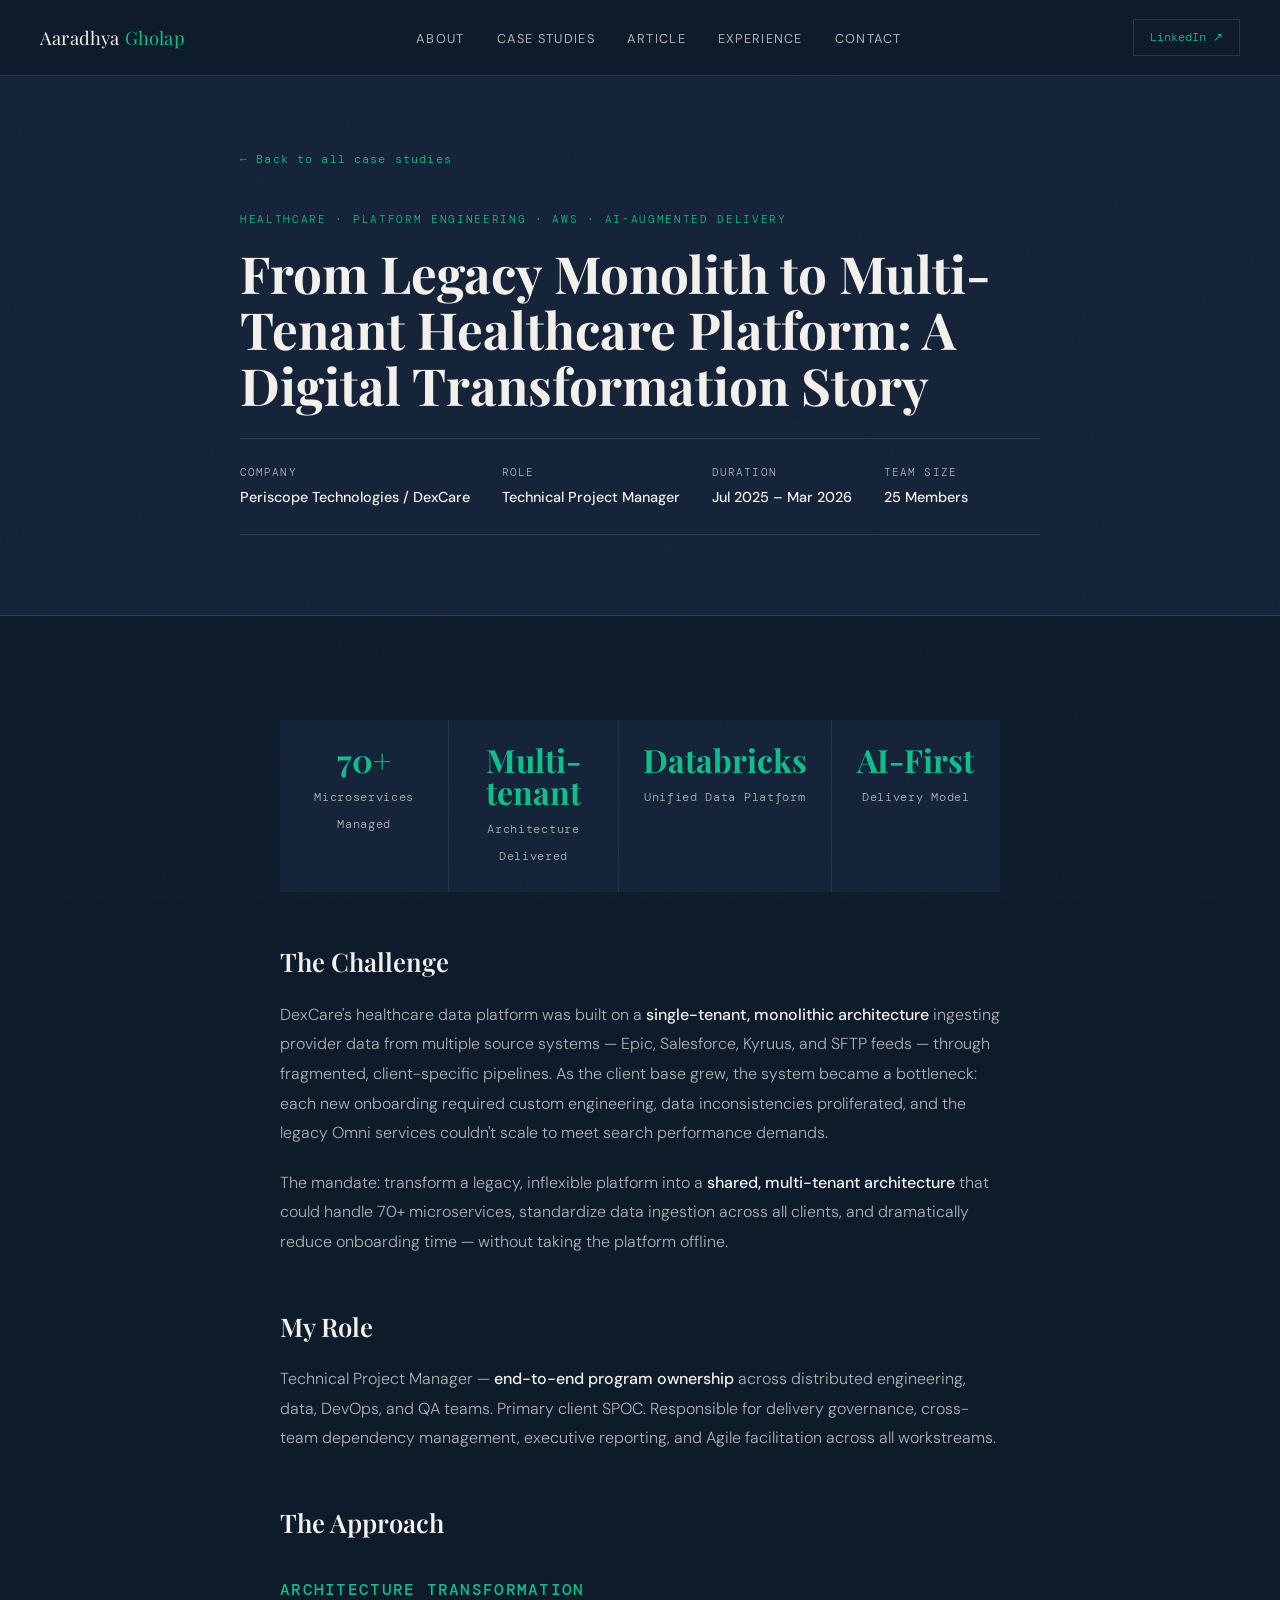
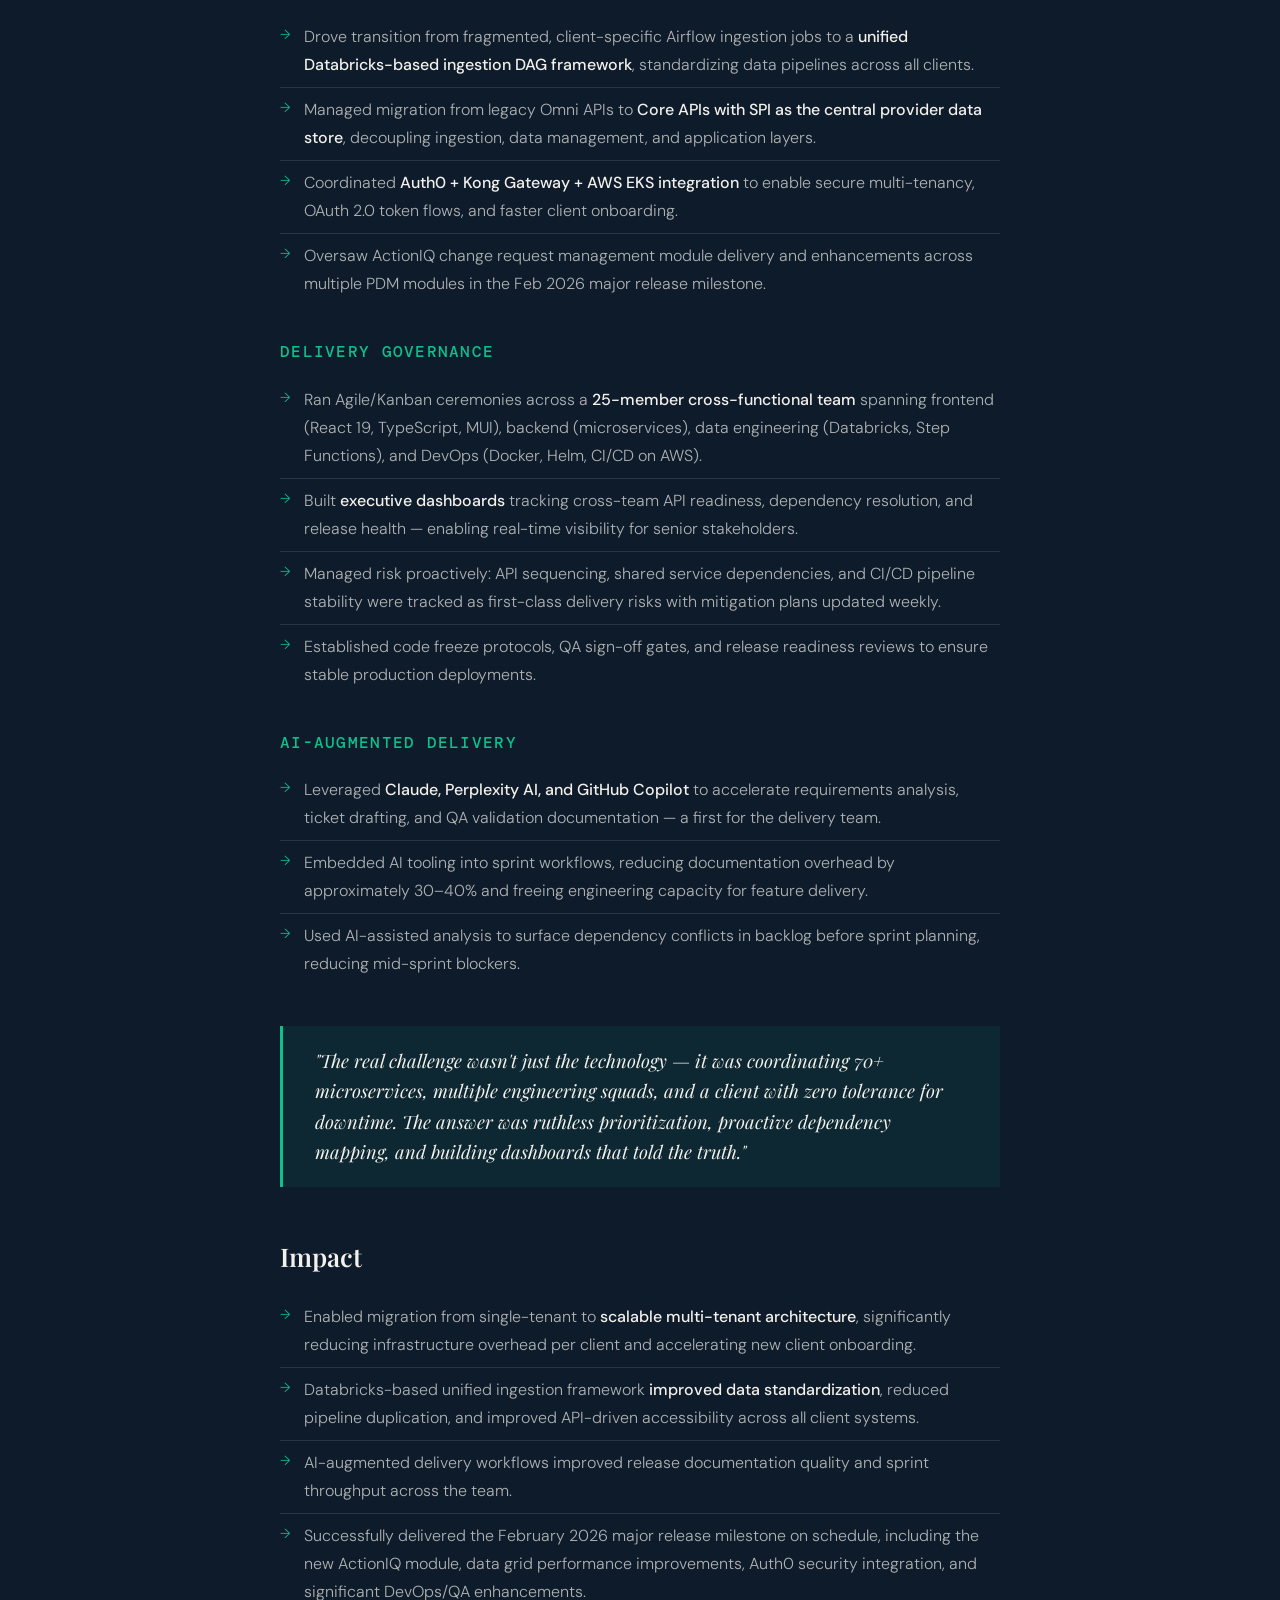
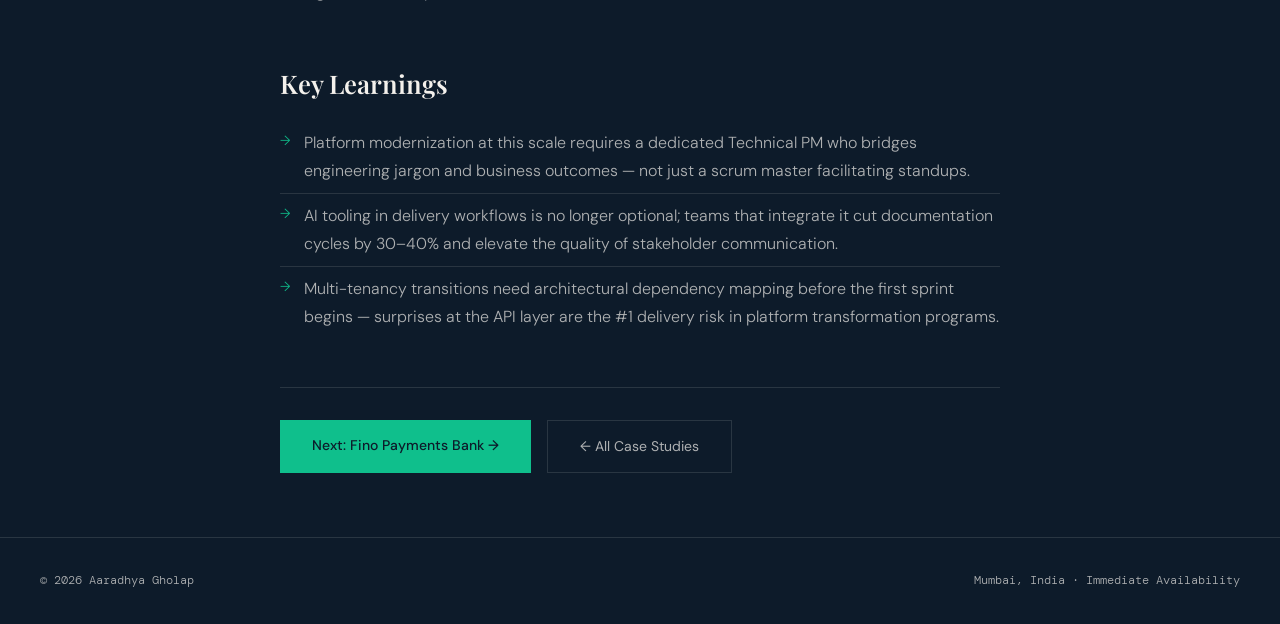
==== case-study-1.html @ 45ca6bbc "Add files via upload" ====
<!DOCTYPE html>
<html lang="en">
<head>
<meta charset="UTF-8">
<meta name="viewport" content="width=device-width, initial-scale=1.0">
<title>Case Study: Healthcare Platform Modernization — Aaradhya Gholap</title>
<link rel="stylesheet" href="style.css">
</head>
<body>

<nav>
  <a href="index.html" class="nav-logo">Aaradhya <span>Gholap</span></a>
  <button class="hamburger" aria-label="Menu"><span></span><span></span><span></span></button>
  <ul class="nav-links">
    <li><a href="index.html#about">About</a></li>
    <li><a href="index.html#work" class="active">Case Studies</a></li>
    <li><a href="index.html#article">Article</a></li>
    <li><a href="index.html#experience">Experience</a></li>
    <li><a href="index.html#contact">Contact</a></li>
  </ul>
  <a href="https://linkedin.com/in/aaradhyagholap" target="_blank" class="nav-cta">LinkedIn ↗</a>
</nav>

<div class="detail-hero">
  <div class="detail-hero-inner">
    <a href="index.html#work" class="detail-back">← Back to all case studies</a>
    <div class="detail-domain">Healthcare · Platform Engineering · AWS · AI-Augmented Delivery</div>
    <h1 class="detail-title">From Legacy Monolith to Multi-Tenant Healthcare Platform: A Digital Transformation Story</h1>
    <div class="detail-meta">
      <div class="detail-meta-item">
        <span class="detail-meta-label">Company</span>
        <span class="detail-meta-value">Periscope Technologies / DexCare</span>
      </div>
      <div class="detail-meta-item">
        <span class="detail-meta-label">Role</span>
        <span class="detail-meta-value">Technical Project Manager</span>
      </div>
      <div class="detail-meta-item">
        <span class="detail-meta-label">Duration</span>
        <span class="detail-meta-value">Jul 2025 – Mar 2026</span>
      </div>
      <div class="detail-meta-item">
        <span class="detail-meta-label">Team Size</span>
        <span class="detail-meta-value">25 Members</span>
      </div>
    </div>
  </div>
</div>

<div class="detail-body">
  <div class="metrics-row">
    <div class="metric-box"><span class="val">70+</span><span class="lbl">Microservices Managed</span></div>
    <div class="metric-box"><span class="val">Multi-tenant</span><span class="lbl">Architecture Delivered</span></div>
    <div class="metric-box"><span class="val">Databricks</span><span class="lbl">Unified Data Platform</span></div>
    <div class="metric-box"><span class="val">AI-First</span><span class="lbl">Delivery Model</span></div>
  </div>

  <h2>The Challenge</h2>
  <p>DexCare's healthcare data platform was built on a <strong>single-tenant, monolithic architecture</strong> ingesting provider data from multiple source systems — Epic, Salesforce, Kyruus, and SFTP feeds — through fragmented, client-specific pipelines. As the client base grew, the system became a bottleneck: each new onboarding required custom engineering, data inconsistencies proliferated, and the legacy Omni services couldn't scale to meet search performance demands.</p>
  <p>The mandate: transform a legacy, inflexible platform into a <strong>shared, multi-tenant architecture</strong> that could handle 70+ microservices, standardize data ingestion across all clients, and dramatically reduce onboarding time — without taking the platform offline.</p>

  <h2>My Role</h2>
  <p>Technical Project Manager — <strong>end-to-end program ownership</strong> across distributed engineering, data, DevOps, and QA teams. Primary client SPOC. Responsible for delivery governance, cross-team dependency management, executive reporting, and Agile facilitation across all workstreams.</p>

  <h2>The Approach</h2>

  <h3>Architecture Transformation</h3>
  <ul>
    <li>Drove transition from fragmented, client-specific Airflow ingestion jobs to a <strong>unified Databricks-based ingestion DAG framework</strong>, standardizing data pipelines across all clients.</li>
    <li>Managed migration from legacy Omni APIs to <strong>Core APIs with SPI as the central provider data store</strong>, decoupling ingestion, data management, and application layers.</li>
    <li>Coordinated <strong>Auth0 + Kong Gateway + AWS EKS integration</strong> to enable secure multi-tenancy, OAuth 2.0 token flows, and faster client onboarding.</li>
    <li>Oversaw ActionIQ change request management module delivery and enhancements across multiple PDM modules in the Feb 2026 major release milestone.</li>
  </ul>

  <h3>Delivery Governance</h3>
  <ul>
    <li>Ran Agile/Kanban ceremonies across a <strong>25-member cross-functional team</strong> spanning frontend (React 19, TypeScript, MUI), backend (microservices), data engineering (Databricks, Step Functions), and DevOps (Docker, Helm, CI/CD on AWS).</li>
    <li>Built <strong>executive dashboards</strong> tracking cross-team API readiness, dependency resolution, and release health — enabling real-time visibility for senior stakeholders.</li>
    <li>Managed risk proactively: API sequencing, shared service dependencies, and CI/CD pipeline stability were tracked as first-class delivery risks with mitigation plans updated weekly.</li>
    <li>Established code freeze protocols, QA sign-off gates, and release readiness reviews to ensure stable production deployments.</li>
  </ul>

  <h3>AI-Augmented Delivery</h3>
  <ul>
    <li>Leveraged <strong>Claude, Perplexity AI, and GitHub Copilot</strong> to accelerate requirements analysis, ticket drafting, and QA validation documentation — a first for the delivery team.</li>
    <li>Embedded AI tooling into sprint workflows, reducing documentation overhead by approximately 30–40% and freeing engineering capacity for feature delivery.</li>
    <li>Used AI-assisted analysis to surface dependency conflicts in backlog before sprint planning, reducing mid-sprint blockers.</li>
  </ul>

  <div class="pullquote">
    <p>"The real challenge wasn't just the technology — it was coordinating 70+ microservices, multiple engineering squads, and a client with zero tolerance for downtime. The answer was ruthless prioritization, proactive dependency mapping, and building dashboards that told the truth."</p>
  </div>

  <h2>Impact</h2>
  <ul>
    <li>Enabled migration from single-tenant to <strong>scalable multi-tenant architecture</strong>, significantly reducing infrastructure overhead per client and accelerating new client onboarding.</li>
    <li>Databricks-based unified ingestion framework <strong>improved data standardization</strong>, reduced pipeline duplication, and improved API-driven accessibility across all client systems.</li>
    <li>AI-augmented delivery workflows improved release documentation quality and sprint throughput across the team.</li>
    <li>Successfully delivered the February 2026 major release milestone on schedule, including the new ActionIQ module, data grid performance improvements, Auth0 security integration, and significant DevOps/QA enhancements.</li>
  </ul>

  <h2>Key Learnings</h2>
  <ul>
    <li>Platform modernization at this scale requires a dedicated Technical PM who bridges engineering jargon and business outcomes — not just a scrum master facilitating standups.</li>
    <li>AI tooling in delivery workflows is no longer optional; teams that integrate it cut documentation cycles by 30–40% and elevate the quality of stakeholder communication.</li>
    <li>Multi-tenancy transitions need architectural dependency mapping before the first sprint begins — surprises at the API layer are the #1 delivery risk in platform transformation programs.</li>
  </ul>

  <div style="margin-top:3rem;padding-top:2rem;border-top:1px solid var(--white-border);display:flex;gap:1rem;flex-wrap:wrap;">
    <a href="case-study-2.html" class="btn-primary">Next: Fino Payments Bank →</a>
    <a href="index.html#work" class="btn-outline">← All Case Studies</a>
  </div>
</div>

<footer>
  <span>© 2026 Aaradhya Gholap</span>
  <span>Mumbai, India · Immediate Availability</span>
</footer>
<script src="main.js"></script>
</body>
</html>
---- style.css ----
@import url('https://fonts.googleapis.com/css2?family=Playfair+Display:ital,wght@0,600;0,700;1,600&family=DM+Sans:ital,opsz,wght@0,9..40,300;0,9..40,400;0,9..40,500;1,9..40,300&family=DM+Mono:wght@400;500&display=swap');

:root {
  --navy: #0d1b2a;
  --navy-mid: #142338;
  --navy-light: #1e3352;
  --teal: #0fbf8c;
  --teal-dim: #0a9870;
  --teal-ghost: rgba(15,191,140,0.08);
  --teal-border: rgba(15,191,140,0.25);
  --gold: #e8a838;
  --white: #f4f1ec;
  --white-dim: rgba(244,241,236,0.7);
  --white-ghost: rgba(244,241,236,0.08);
  --white-border: rgba(244,241,236,0.12);
  --mono: 'DM Mono', monospace;
  --serif: 'Playfair Display', Georgia, serif;
  --sans: 'DM Sans', system-ui, sans-serif;
}

*, *::before, *::after { box-sizing: border-box; margin: 0; padding: 0; }

html { scroll-behavior: smooth; }

body {
  background: var(--navy);
  color: var(--white);
  font-family: var(--sans);
  font-weight: 300;
  line-height: 1.7;
  overflow-x: hidden;
}

/* ── NOISE TEXTURE OVERLAY ── */
body::before {
  content: '';
  position: fixed;
  inset: 0;
  background-image: url("data:image/svg+xml,%3Csvg viewBox='0 0 256 256' xmlns='http://www.w3.org/2000/svg'%3E%3Cfilter id='noise'%3E%3CfeTurbulence type='fractalNoise' baseFrequency='0.9' numOctaves='4' stitchTiles='stitch'/%3E%3C/filter%3E%3Crect width='100%25' height='100%25' filter='url(%23noise)' opacity='0.04'/%3E%3C/svg%3E");
  pointer-events: none;
  z-index: 0;
  opacity: 0.5;
}

/* ── NAV ── */
nav {
  position: fixed;
  top: 0; left: 0; right: 0;
  z-index: 100;
  display: flex;
  align-items: center;
  justify-content: space-between;
  padding: 1.2rem 2.5rem;
  background: rgba(13,27,42,0.85);
  backdrop-filter: blur(12px);
  border-bottom: 1px solid var(--white-border);
}

.nav-logo {
  font-family: var(--serif);
  font-size: 1.15rem;
  color: var(--white);
  text-decoration: none;
  letter-spacing: 0.01em;
}

.nav-logo span { color: var(--teal); }

.nav-links { display: flex; gap: 2rem; list-style: none; }

.nav-links a {
  font-size: 0.8rem;
  font-weight: 400;
  letter-spacing: 0.1em;
  text-transform: uppercase;
  color: var(--white-dim);
  text-decoration: none;
  transition: color 0.2s;
}

.nav-links a:hover, .nav-links a.active { color: var(--teal); }

.nav-cta {
  font-family: var(--mono);
  font-size: 0.75rem;
  color: var(--teal);
  border: 1px solid var(--teal-border);
  padding: 0.45rem 1rem;
  text-decoration: none;
  transition: background 0.2s;
}
.nav-cta:hover { background: var(--teal-ghost); }

/* ── HERO ── */
.hero {
  min-height: 100vh;
  display: flex;
  align-items: center;
  padding: 8rem 2.5rem 5rem;
  position: relative;
  overflow: hidden;
}

.hero-grid-bg {
  position: absolute;
  inset: 0;
  background-image:
    linear-gradient(rgba(15,191,140,0.04) 1px, transparent 1px),
    linear-gradient(90deg, rgba(15,191,140,0.04) 1px, transparent 1px);
  background-size: 60px 60px;
  mask-image: radial-gradient(ellipse 80% 80% at 50% 50%, black 30%, transparent 100%);
}

.hero-glow {
  position: absolute;
  top: -20%;
  right: -10%;
  width: 60vw;
  height: 60vw;
  background: radial-gradient(circle, rgba(15,191,140,0.06) 0%, transparent 60%);
  pointer-events: none;
}

.hero-inner {
  max-width: 1100px;
  margin: 0 auto;
  width: 100%;
  position: relative;
  z-index: 1;
}

.hero-tag {
  font-family: var(--mono);
  font-size: 0.75rem;
  color: var(--teal);
  letter-spacing: 0.15em;
  text-transform: uppercase;
  margin-bottom: 1.5rem;
  display: flex;
  align-items: center;
  gap: 0.75rem;
}
.hero-tag::before {
  content: '';
  display: block;
  width: 40px;
  height: 1px;
  background: var(--teal);
}

.hero h1 {
  font-family: var(--serif);
  font-size: clamp(3rem, 7vw, 5.5rem);
  line-height: 1.05;
  font-weight: 700;
  margin-bottom: 0.3em;
  letter-spacing: -0.02em;
}

.hero h1 em {
  font-style: italic;
  color: var(--teal);
}

.hero-subtitle {
  font-size: 1.1rem;
  color: var(--white-dim);
  max-width: 560px;
  margin: 1.5rem 0 2.5rem;
  line-height: 1.75;
}

.hero-metrics {
  display: flex;
  gap: 2.5rem;
  margin-bottom: 3rem;
  flex-wrap: wrap;
}

.metric {
  display: flex;
  flex-direction: column;
}

.metric-num {
  font-family: var(--serif);
  font-size: 2.2rem;
  font-weight: 700;
  color: var(--teal);
  line-height: 1;
}

.metric-label {
  font-size: 0.75rem;
  color: var(--white-dim);
  letter-spacing: 0.05em;
  margin-top: 0.25rem;
}

.hero-actions { display: flex; gap: 1rem; flex-wrap: wrap; }

.btn-primary {
  font-family: var(--sans);
  font-size: 0.875rem;
  font-weight: 500;
  background: var(--teal);
  color: var(--navy);
  padding: 0.85rem 2rem;
  text-decoration: none;
  transition: background 0.2s, transform 0.15s;
  display: inline-block;
}
.btn-primary:hover { background: #0de0a4; transform: translateY(-1px); }

.btn-outline {
  font-family: var(--sans);
  font-size: 0.875rem;
  font-weight: 400;
  border: 1px solid var(--white-border);
  color: var(--white-dim);
  padding: 0.85rem 2rem;
  text-decoration: none;
  transition: border-color 0.2s, color 0.2s;
  display: inline-block;
}
.btn-outline:hover { border-color: var(--teal-border); color: var(--teal); }

/* ── SECTIONS ── */
section {
  padding: 6rem 2.5rem;
  position: relative;
  z-index: 1;
}

.container { max-width: 1100px; margin: 0 auto; }

.section-label {
  font-family: var(--mono);
  font-size: 0.7rem;
  color: var(--teal);
  letter-spacing: 0.2em;
  text-transform: uppercase;
  margin-bottom: 0.75rem;
}

.section-title {
  font-family: var(--serif);
  font-size: clamp(1.8rem, 4vw, 2.8rem);
  font-weight: 700;
  line-height: 1.15;
  margin-bottom: 1rem;
}

.section-desc {
  color: var(--white-dim);
  font-size: 1rem;
  max-width: 560px;
  line-height: 1.8;
  margin-bottom: 3rem;
}

/* ── ABOUT ── */
#about { background: var(--navy-mid); }

.about-grid {
  display: grid;
  grid-template-columns: 1fr 1fr;
  gap: 5rem;
  align-items: start;
}

.about-text p {
  color: var(--white-dim);
  margin-bottom: 1.25rem;
  line-height: 1.85;
}

.about-text p strong { color: var(--white); font-weight: 500; }

.about-tags { display: flex; flex-wrap: wrap; gap: 0.5rem; margin-top: 2rem; }

.tag {
  font-family: var(--mono);
  font-size: 0.7rem;
  padding: 0.35rem 0.8rem;
  border: 1px solid var(--teal-border);
  color: var(--teal);
  letter-spacing: 0.08em;
}

.about-certs { display: flex; flex-direction: column; gap: 1rem; }

.cert-card {
  background: var(--white-ghost);
  border: 1px solid var(--white-border);
  padding: 1.25rem 1.5rem;
  transition: border-color 0.2s;
}
.cert-card:hover { border-color: var(--teal-border); }

.cert-card .cert-name {
  font-weight: 500;
  font-size: 0.9rem;
  margin-bottom: 0.2rem;
}
.cert-card .cert-org {
  font-size: 0.78rem;
  color: var(--teal);
  font-family: var(--mono);
}

/* ── CASE STUDIES ── */
#work { background: var(--navy); }

.work-grid {
  display: grid;
  grid-template-columns: 1fr 1fr 1fr;
  gap: 1.5px;
  background: var(--white-border);
  margin-bottom: 1.5px;
}

.case-card {
  background: var(--navy);
  padding: 2.5rem;
  transition: background 0.25s;
  cursor: pointer;
  text-decoration: none;
  display: block;
  color: inherit;
  position: relative;
  overflow: hidden;
}

.case-card::before {
  content: '';
  position: absolute;
  top: 0; left: 0;
  width: 3px;
  height: 0;
  background: var(--teal);
  transition: height 0.3s;
}
.case-card:hover::before { height: 100%; }
.case-card:hover { background: var(--navy-light); }

.case-domain {
  font-family: var(--mono);
  font-size: 0.65rem;
  color: var(--teal);
  letter-spacing: 0.15em;
  text-transform: uppercase;
  margin-bottom: 1.25rem;
}

.case-title {
  font-family: var(--serif);
  font-size: 1.3rem;
  font-weight: 600;
  line-height: 1.3;
  margin-bottom: 1rem;
}

.case-desc {
  font-size: 0.85rem;
  color: var(--white-dim);
  line-height: 1.75;
  margin-bottom: 1.75rem;
}

.case-metrics {
  display: flex;
  gap: 1.5rem;
  margin-bottom: 1.75rem;
  flex-wrap: wrap;
}

.case-metric-val {
  font-family: var(--serif);
  font-size: 1.5rem;
  color: var(--teal);
  font-weight: 700;
  line-height: 1;
}
.case-metric-lbl {
  font-size: 0.68rem;
  color: var(--white-dim);
  letter-spacing: 0.05em;
  margin-top: 0.2rem;
}

.case-link {
  font-family: var(--mono);
  font-size: 0.72rem;
  color: var(--teal);
  display: flex;
  align-items: center;
  gap: 0.5rem;
  letter-spacing: 0.08em;
}
.case-link::after { content: '→'; transition: transform 0.2s; }
.case-card:hover .case-link::after { transform: translateX(4px); }

/* ── CASE STUDY DETAIL PAGE ── */
.detail-hero {
  padding: 9rem 2.5rem 5rem;
  background: var(--navy-mid);
  border-bottom: 1px solid var(--white-border);
}

.detail-hero-inner { max-width: 800px; margin: 0 auto; }

.detail-back {
  font-family: var(--mono);
  font-size: 0.72rem;
  color: var(--teal);
  text-decoration: none;
  display: inline-flex;
  align-items: center;
  gap: 0.5rem;
  letter-spacing: 0.1em;
  margin-bottom: 2.5rem;
  transition: gap 0.2s;
}
.detail-back:hover { gap: 0.75rem; }

.detail-domain {
  font-family: var(--mono);
  font-size: 0.7rem;
  color: var(--teal);
  letter-spacing: 0.15em;
  text-transform: uppercase;
  margin-bottom: 1rem;
}

.detail-title {
  font-family: var(--serif);
  font-size: clamp(2rem, 5vw, 3.2rem);
  font-weight: 700;
  line-height: 1.1;
  margin-bottom: 1.5rem;
}

.detail-meta {
  display: flex;
  gap: 2rem;
  flex-wrap: wrap;
  padding: 1.5rem 0;
  border-top: 1px solid var(--white-border);
  border-bottom: 1px solid var(--white-border);
  margin-top: 1.5rem;
}

.detail-meta-item { display: flex; flex-direction: column; }
.detail-meta-label { font-size: 0.68rem; color: var(--white-dim); text-transform: uppercase; letter-spacing: 0.1em; margin-bottom: 0.25rem; font-family: var(--mono); }
.detail-meta-value { font-size: 0.9rem; font-weight: 500; }

.detail-body {
  max-width: 800px;
  margin: 0 auto;
  padding: 4rem 2.5rem;
}

.detail-body h2 {
  font-family: var(--serif);
  font-size: 1.6rem;
  font-weight: 600;
  margin: 3rem 0 1rem;
  color: var(--white);
}

.detail-body h3 {
  font-size: 1rem;
  font-weight: 500;
  color: var(--teal);
  text-transform: uppercase;
  letter-spacing: 0.08em;
  font-family: var(--mono);
  margin: 2rem 0 0.75rem;
}

.detail-body p {
  color: var(--white-dim);
  margin-bottom: 1.25rem;
  line-height: 1.85;
}

.detail-body strong { color: var(--white); font-weight: 500; }

.detail-body ul { list-style: none; margin-bottom: 1.5rem; }

.detail-body ul li {
  color: var(--white-dim);
  padding: 0.5rem 0 0.5rem 1.5rem;
  position: relative;
  line-height: 1.75;
  border-bottom: 1px solid var(--white-border);
}
.detail-body ul li:last-child { border-bottom: none; }
.detail-body ul li::before {
  content: '→';
  position: absolute;
  left: 0;
  color: var(--teal);
  font-size: 0.85rem;
}

.metrics-row {
  display: grid;
  grid-template-columns: repeat(4, 1fr);
  gap: 1px;
  background: var(--white-border);
  margin: 2.5rem 0;
}

.metric-box {
  background: var(--navy-mid);
  padding: 1.5rem;
  text-align: center;
}

.metric-box .val {
  font-family: var(--serif);
  font-size: 2rem;
  font-weight: 700;
  color: var(--teal);
  display: block;
  line-height: 1;
  margin-bottom: 0.4rem;
}

.metric-box .lbl {
  font-size: 0.72rem;
  color: var(--white-dim);
  font-family: var(--mono);
  letter-spacing: 0.06em;
}

.pullquote {
  border-left: 3px solid var(--teal);
  padding: 1.25rem 2rem;
  margin: 2.5rem 0;
  background: var(--teal-ghost);
}

.pullquote p {
  font-family: var(--serif);
  font-size: 1.15rem;
  font-style: italic;
  color: var(--white) !important;
  margin: 0 !important;
  line-height: 1.65;
}

/* ── ARTICLE ── */
#article { background: var(--navy-mid); }

.article-card {
  background: var(--navy);
  border: 1px solid var(--white-border);
  padding: 3rem;
  max-width: 780px;
  transition: border-color 0.2s;
}
.article-card:hover { border-color: var(--teal-border); }

.article-tag {
  font-family: var(--mono);
  font-size: 0.68rem;
  color: var(--teal);
  letter-spacing: 0.12em;
  text-transform: uppercase;
  margin-bottom: 1rem;
}

.article-card h2 {
  font-family: var(--serif);
  font-size: 1.7rem;
  line-height: 1.2;
  margin-bottom: 1rem;
  font-weight: 600;
}

.article-card .excerpt {
  color: var(--white-dim);
  font-size: 0.95rem;
  line-height: 1.8;
  margin-bottom: 1.5rem;
}

.article-full { padding: 4rem 2.5rem; }
.article-full-inner { max-width: 720px; margin: 0 auto; }
.article-full-inner h2 { font-family: var(--serif); font-size: 1.5rem; font-weight: 600; margin: 2.5rem 0 0.75rem; }
.article-full-inner p { color: var(--white-dim); line-height: 1.9; margin-bottom: 1.25rem; }
.article-full-inner strong { color: var(--white); font-weight: 500; }
.article-full-inner ul { list-style: none; margin-bottom: 1.5rem; }
.article-full-inner ul li { color: var(--white-dim); padding: 0.5rem 0 0.5rem 1.5rem; position: relative; line-height: 1.75; border-bottom: 1px solid var(--white-border); }
.article-full-inner ul li:last-child { border-bottom: none; }
.article-full-inner ul li::before { content: '→'; position: absolute; left: 0; color: var(--teal); }

/* ── TIMELINE ── */
#experience { background: var(--navy); }

.timeline { position: relative; padding-left: 2rem; }
.timeline::before {
  content: '';
  position: absolute;
  left: 0; top: 0; bottom: 0;
  width: 1px;
  background: linear-gradient(to bottom, var(--teal), transparent);
}

.timeline-item {
  position: relative;
  padding-bottom: 3rem;
  padding-left: 2rem;
}

.timeline-item::before {
  content: '';
  position: absolute;
  left: -2.4rem;
  top: 0.4rem;
  width: 8px;
  height: 8px;
  background: var(--teal);
  border-radius: 50%;
  box-shadow: 0 0 0 4px rgba(15,191,140,0.15);
}

.timeline-date {
  font-family: var(--mono);
  font-size: 0.68rem;
  color: var(--teal);
  letter-spacing: 0.1em;
  margin-bottom: 0.4rem;
}

.timeline-title {
  font-family: var(--serif);
  font-size: 1.2rem;
  font-weight: 600;
  margin-bottom: 0.2rem;
}

.timeline-company {
  font-size: 0.85rem;
  color: var(--white-dim);
  margin-bottom: 0.75rem;
}

.timeline-desc {
  font-size: 0.88rem;
  color: var(--white-dim);
  line-height: 1.75;
}

/* ── CONTACT ── */
#contact {
  background: var(--navy-mid);
  text-align: center;
  padding: 8rem 2.5rem;
}

#contact .section-title { margin-bottom: 1rem; }

#contact p {
  color: var(--white-dim);
  margin-bottom: 2.5rem;
  font-size: 1rem;
  max-width: 480px;
  margin-left: auto;
  margin-right: auto;
}

.contact-links { display: flex; gap: 1rem; justify-content: center; flex-wrap: wrap; }

/* ── FOOTER ── */
footer {
  background: var(--navy);
  border-top: 1px solid var(--white-border);
  padding: 2rem 2.5rem;
  display: flex;
  justify-content: space-between;
  align-items: center;
  font-size: 0.78rem;
  color: var(--white-dim);
  font-family: var(--mono);
}

/* ── ANIMATIONS ── */
.fade-up {
  opacity: 0;
  transform: translateY(24px);
  transition: opacity 0.65s ease, transform 0.65s ease;
}
.fade-up.visible { opacity: 1; transform: translateY(0); }

.fade-up:nth-child(2) { transition-delay: 0.1s; }
.fade-up:nth-child(3) { transition-delay: 0.2s; }
.fade-up:nth-child(4) { transition-delay: 0.3s; }

/* ── RESPONSIVE ── */
@media (max-width: 900px) {
  .work-grid { grid-template-columns: 1fr; }
  .about-grid { grid-template-columns: 1fr; gap: 3rem; }
  .metrics-row { grid-template-columns: 1fr 1fr; }
  nav { padding: 1rem 1.5rem; }
  .nav-links { display: none; }
}

@media (max-width: 600px) {
  section { padding: 4rem 1.25rem; }
  .hero { padding: 7rem 1.25rem 4rem; }
  .hero-metrics { gap: 1.5rem; }
  .detail-body { padding: 3rem 1.25rem; }
  .metrics-row { grid-template-columns: 1fr 1fr; }
}

/* ── HAMBURGER ── */
.hamburger {
  display: none;
  flex-direction: column;
  gap: 5px;
  background: none;
  border: none;
  cursor: pointer;
  padding: 4px;
}
.hamburger span { display: block; width: 22px; height: 1px; background: var(--white); transition: all 0.2s; }

@media (max-width: 900px) {
  .hamburger { display: flex; }
  .nav-links.open {
    display: flex;
    flex-direction: column;
    position: fixed;
    top: 56px; left: 0; right: 0;
    background: var(--navy-mid);
    padding: 2rem;
    border-bottom: 1px solid var(--white-border);
    gap: 1.5rem;
  }
}
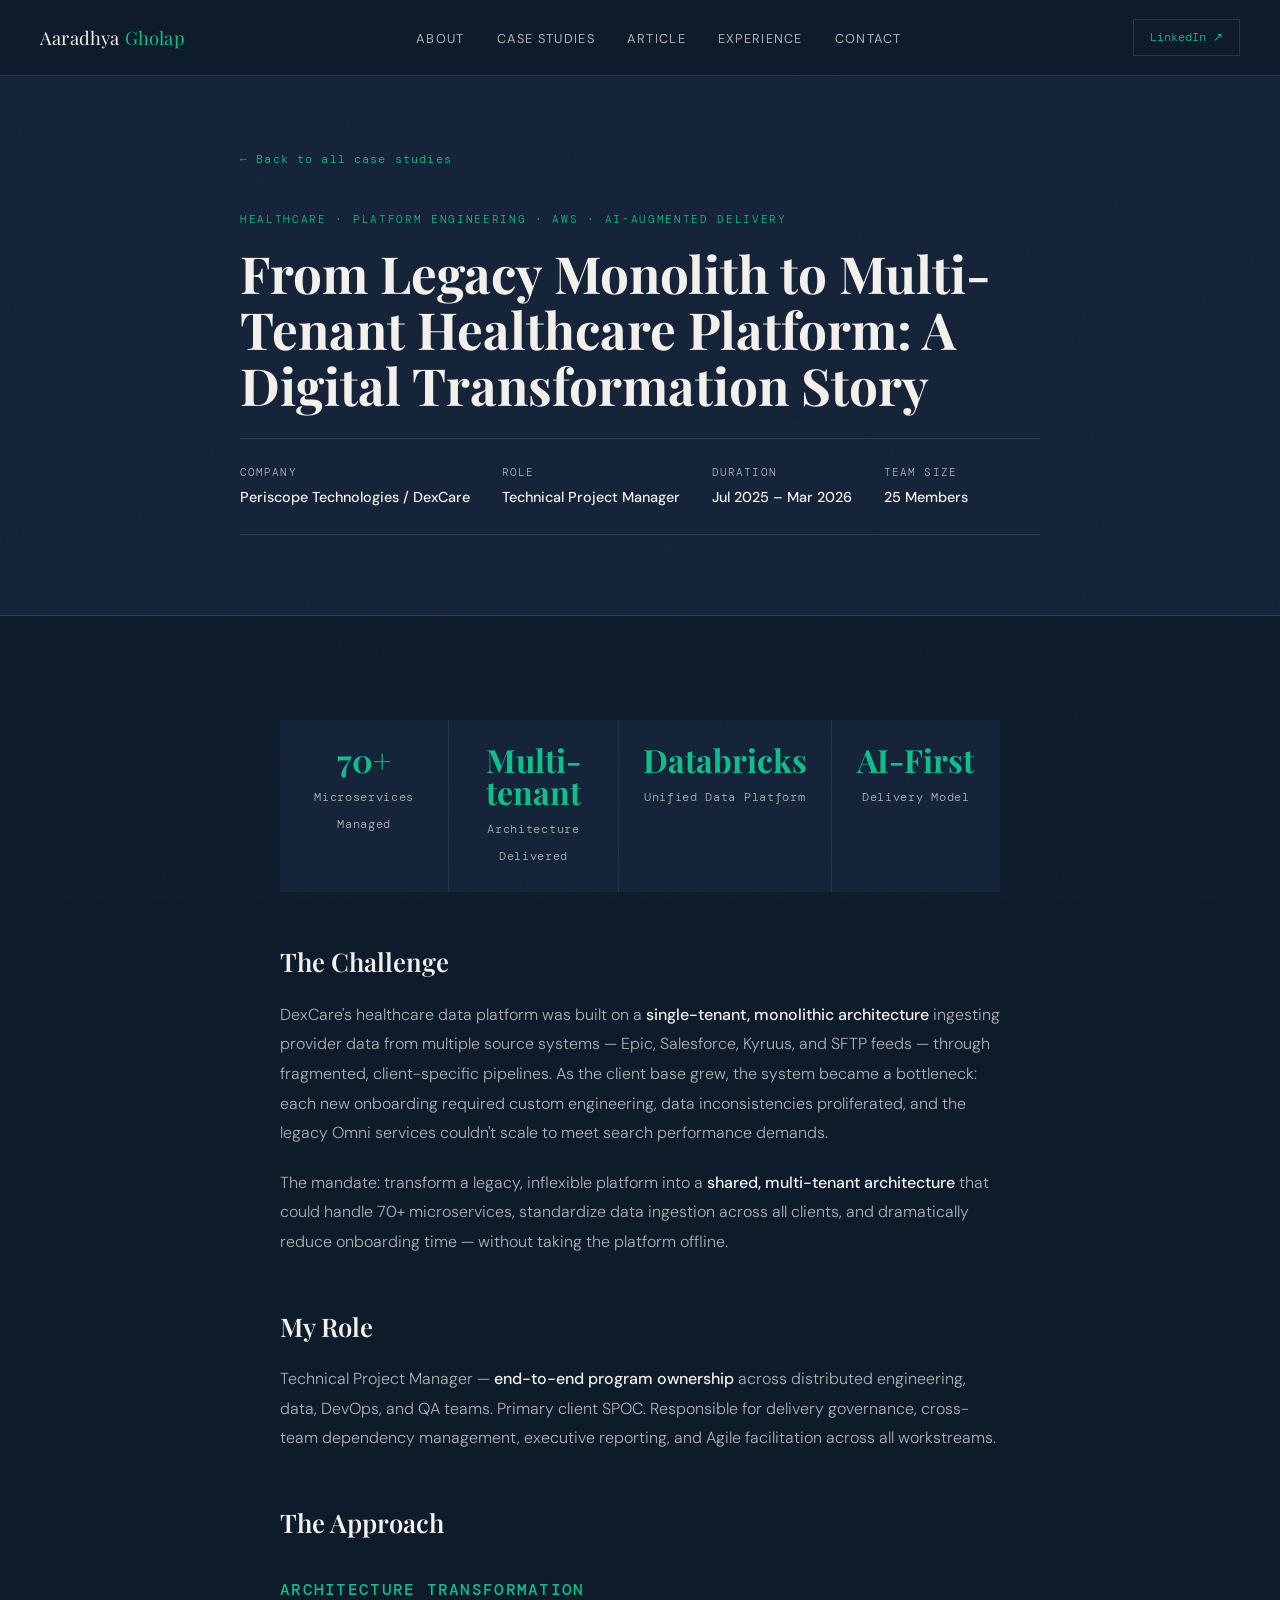
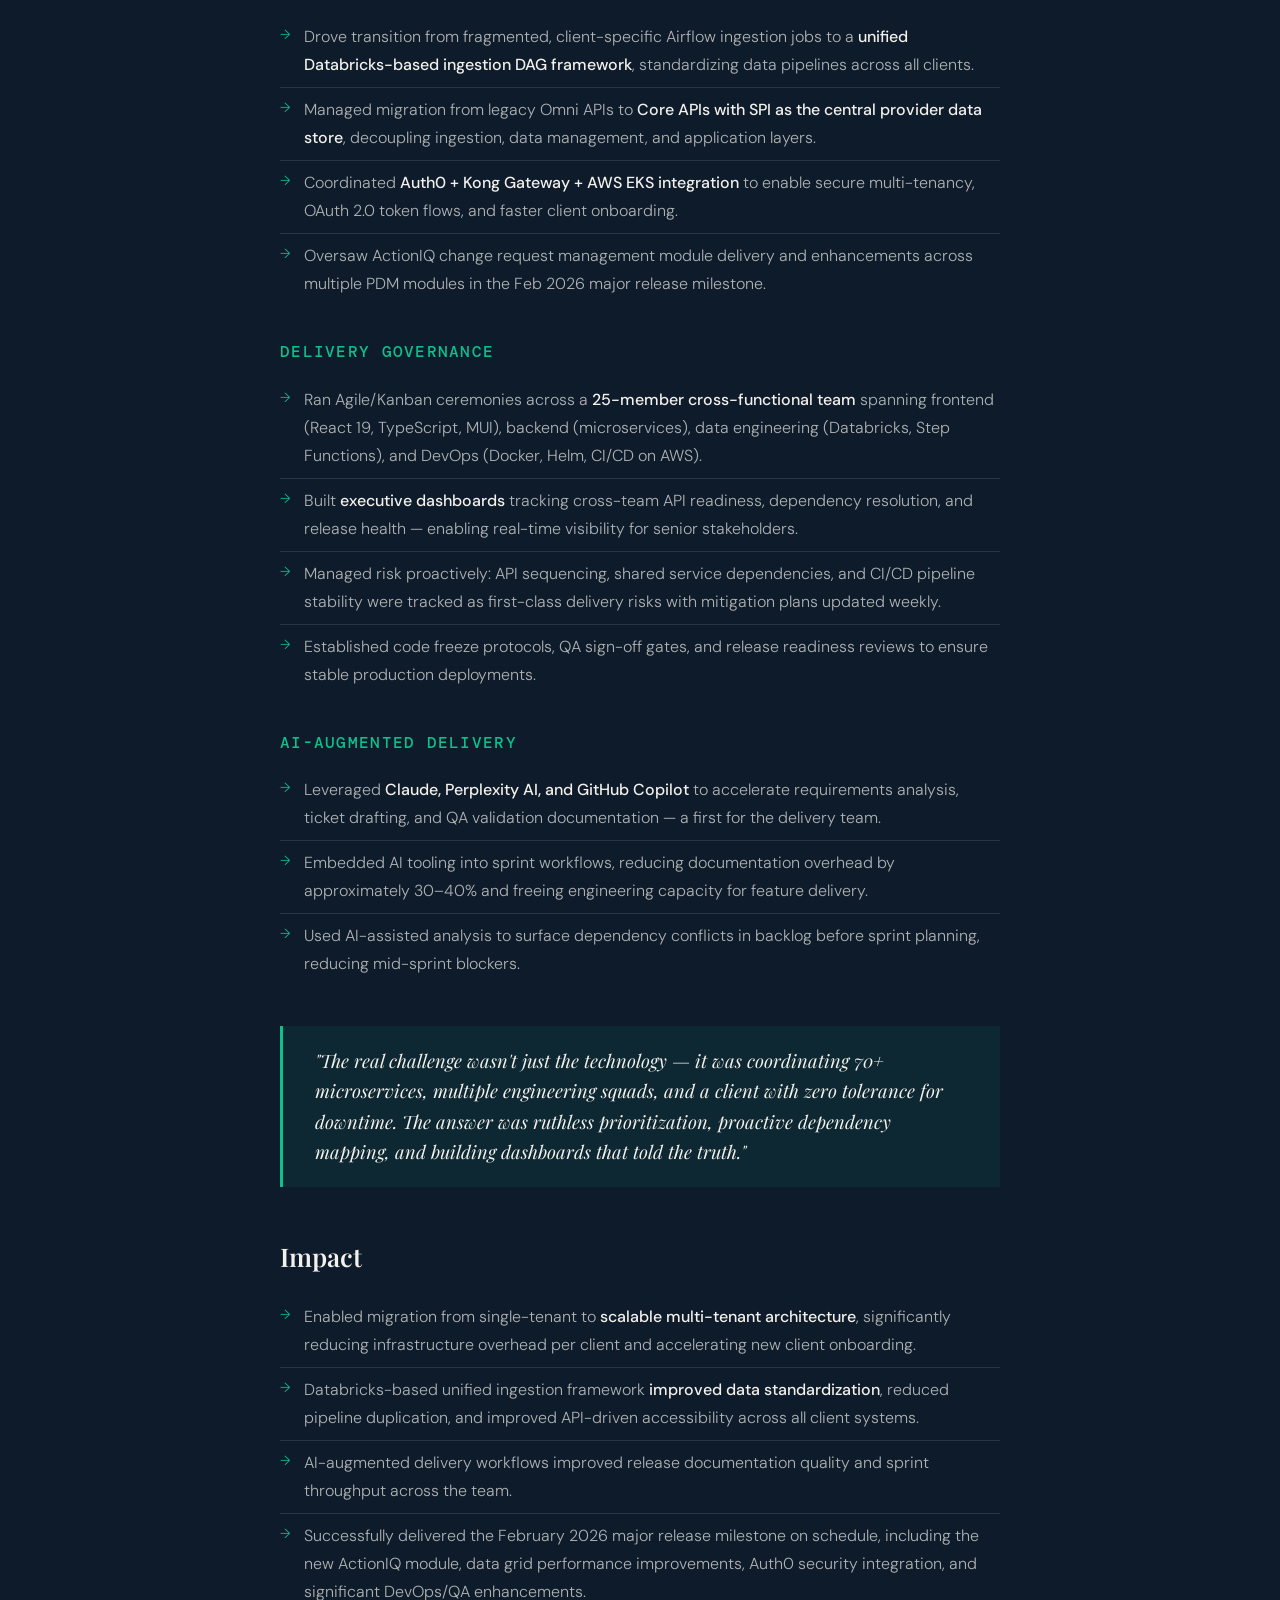
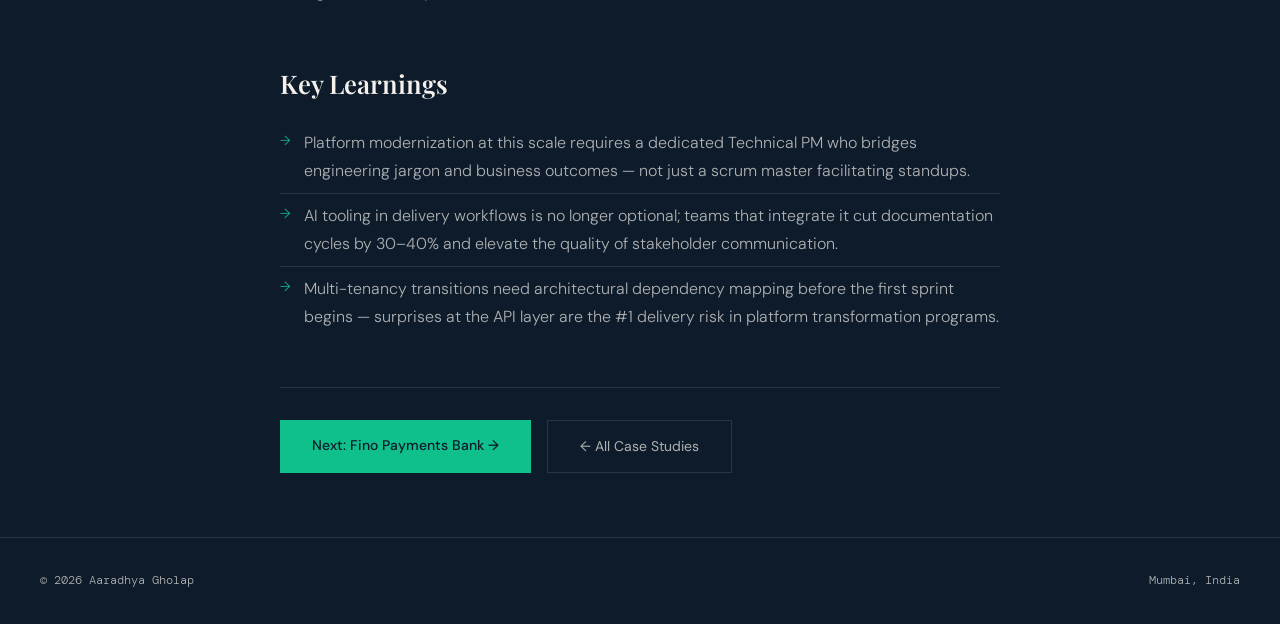
==== commit 50ab9921: "Update case-study-1.html" ====
--- a/case-study-1.html
+++ b/case-study-1.html
@@ -114,7 +114,7 @@
 
 <footer>
   <span>© 2026 Aaradhya Gholap</span>
-  <span>Mumbai, India · Immediate Availability</span>
+  <span>Mumbai, India</span>
 </footer>
 <script src="main.js"></script>
 </body>
